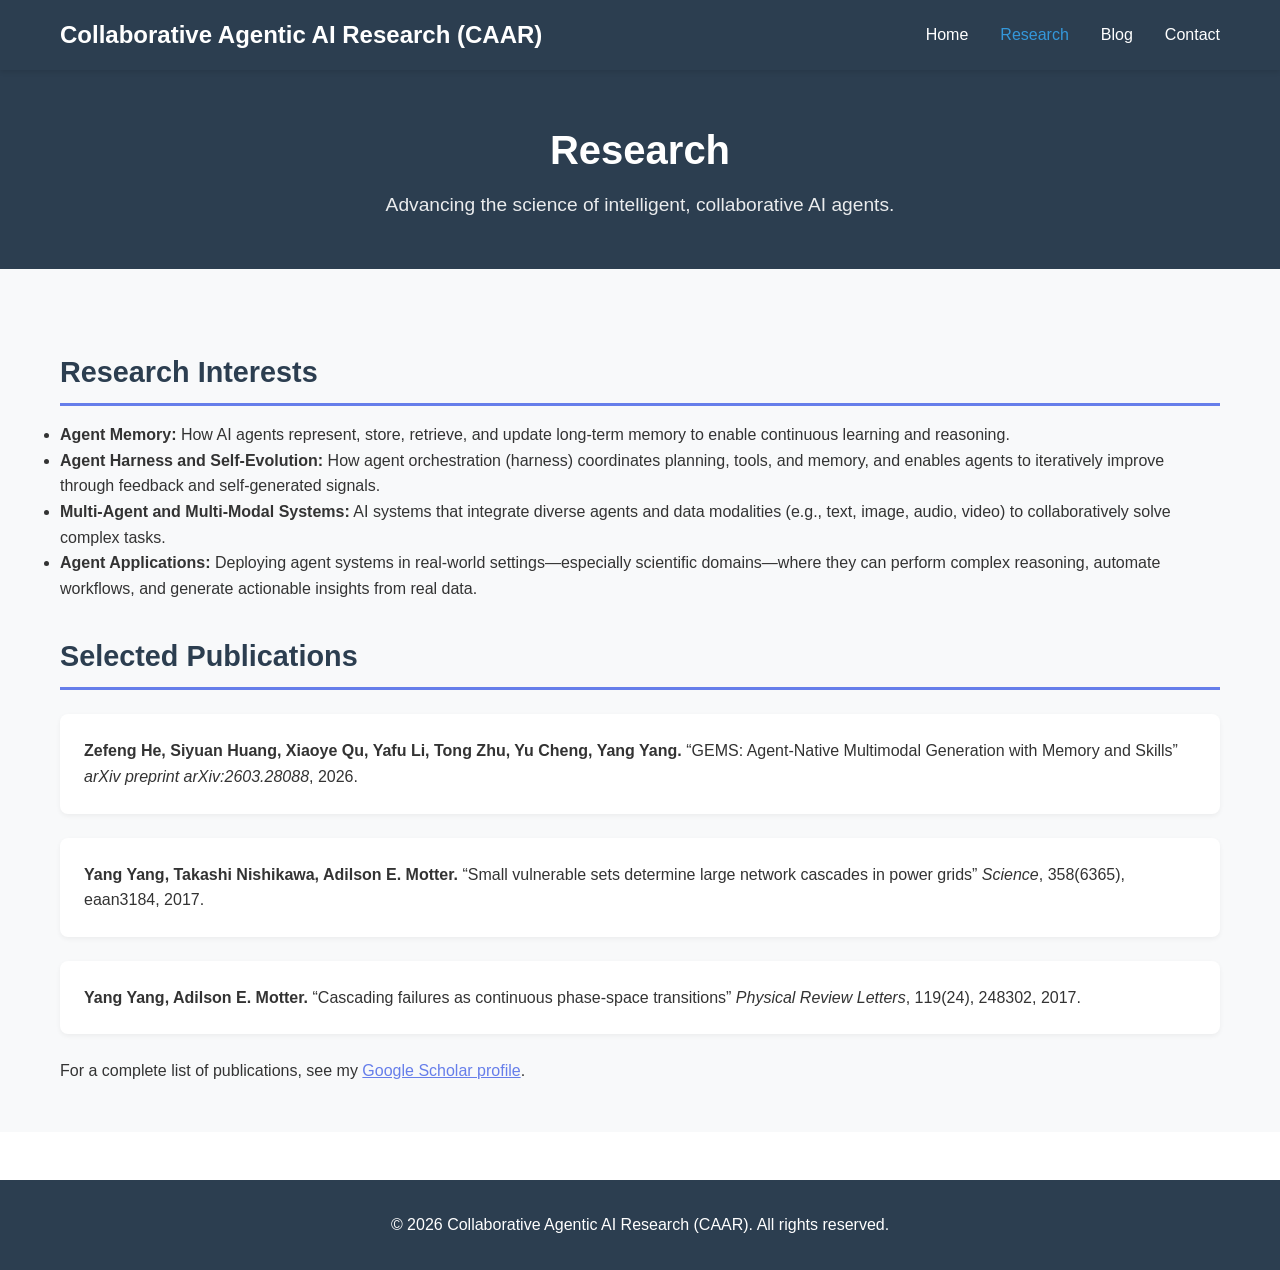
==== research/index.html @ 4cc7f863 "Deploy angelayangyang1/angelayangyang1.github.io.src@b52fd13408c555623ffae31338be8418a4e42440 angela" ====
<!DOCTYPE html>
<html lang="en">
<head>
    <meta charset="UTF-8">
    <meta name="viewport" content="width=device-width, initial-scale=1.0">
    <title>Research - Collaborative Agentic AI Research (CAAR)</title>
    <link rel="stylesheet" href="/css/style.css">
</head>
<body>
    <nav>
        <div class="nav-container">
            <h1 class="logo">Collaborative Agentic AI Research (CAAR)</h1>
            <ul class="nav-links">
                <li><a href="/" >Home</a></li>
                <li><a href="/research" class="active">Research</a></li>
                <li><a href="/blog" >Blog</a></li>
                <li><a href="/contact" >Contact</a></li>
            </ul>
        </div>
    </nav>

    <main>
        <section class="page-header">
    <div class="container">
        <h2>Research</h2>
        <p>Advancing the science of intelligent, collaborative AI agents.</p>
    </div>
</section>

<section class="content">
    <div class="container">
        <h3 id="research-interests">Research Interests</h3>

<ul>
  <li><strong>Agent Memory:</strong> How AI agents represent, store, retrieve, and update long-term memory to enable continuous learning and reasoning.</li>
  <li><strong>Agent Harness and Self-Evolution:</strong> How agent orchestration (harness) coordinates planning, tools, and memory, and enables agents to iteratively improve through feedback and self-generated signals.</li>
  <li><strong>Multi-Agent and Multi-Modal Systems:</strong> AI systems that integrate diverse agents and data modalities (e.g., text, image, audio, video) to collaboratively solve complex tasks.</li>
  <li><strong>Agent Applications:</strong> Deploying agent systems in real-world settings—especially scientific domains—where they can perform complex reasoning, automate workflows, and generate actionable insights from real data.</li>
</ul>

<h3 id="selected-publications">Selected Publications</h3>

<div class="publications">

  <div class="publication">
    <p><strong>Zefeng He, Siyuan Huang, Xiaoye Qu, Yafu Li, Tong Zhu, Yu Cheng, Yang Yang.</strong>
“GEMS: Agent-Native Multimodal Generation with Memory and Skills”
<em>arXiv preprint arXiv:2603.28088</em>, 2026.</p>
  </div>

  <div class="publication">
    <p><strong>Yang Yang, Takashi Nishikawa, Adilson E. Motter.</strong>
“Small vulnerable sets determine large network cascades in power grids”
<em>Science</em>, 358(6365), eaan3184, 2017.</p>
  </div>

  <div class="publication">
    <p><strong>Yang Yang, Adilson E. Motter.</strong>
“Cascading failures as continuous phase-space transitions”
<em>Physical Review Letters</em>, 119(24), 248302, 2017.</p>
  </div>

  <p>For a complete list of publications, see my <a href="https://scholar.google.com/citations?user=dZtBiOQAAAAJ&amp;hl=en">Google Scholar profile</a>.</p>

</div>


    </div>
</section>

    </main>

    <footer>
        <div class="container">
            <p>&copy; 2026 Collaborative Agentic AI Research (CAAR). All rights reserved.</p>
        </div>
    </footer>
</body>
</html>
---- css/style.css ----
/* Reset and Base Styles */
* {
    margin: 0;
    padding: 0;
    box-sizing: border-box;
}

body {
    font-family: -apple-system, BlinkMacSystemFont, 'Segoe UI', Roboto, 'Helvetica Neue', Arial, sans-serif;
    line-height: 1.6;
    color: #333;
    background-color: #fff;
}

.container {
    max-width: 1200px;
    margin: 0 auto;
    padding: 0 20px;
}

/* Navigation */
nav {
    background-color: #2c3e50;
    color: white;
    padding: 1rem 0;
    position: sticky;
    top: 0;
    z-index: 100;
    box-shadow: 0 2px 5px rgba(0,0,0,0.1);
}

.nav-container {
    max-width: 1200px;
    margin: 0 auto;
    padding: 0 20px;
    display: flex;
    justify-content: space-between;
    align-items: center;
}

.logo {
    font-size: 1.5rem;
    font-weight: 600;
}

.nav-links {
    display: flex;
    list-style: none;
    gap: 2rem;
}

.nav-links a {
    color: white;
    text-decoration: none;
    transition: color 0.3s;
    font-weight: 500;
}

.nav-links a:hover,
.nav-links a.active {
    color: #3498db;
}

/* Hero Section */
.hero {
    background: linear-gradient(135deg, #667eea 0%, #764ba2 100%);
    color: white;
    padding: 4rem 0;
}

.hero-content {
    display: flex;
    align-items: center;
    gap: 3rem;
    flex-wrap: wrap;
}

.profile-image img {
    width: 200px;
    height: 200px;
    border-radius: 50%;
    object-fit: cover;
    border: 5px solid white;
    box-shadow: 0 4px 10px rgba(0,0,0,0.2);
}

.hero-text h2 {
    font-size: 2.5rem;
    margin-bottom: 0.5rem;
}

.tagline {
    font-size: 1.15rem;
    opacity: 0.9;
    font-style: italic;
    margin-bottom: 1rem;
}

.title {
    font-size: 1.3rem;
    margin-bottom: 0.3rem;
    opacity: 0.95;
}

.affiliation {
    font-size: 1.1rem;
    opacity: 0.9;
}

/* Sections */
section {
    padding: 3rem 0;
}

.about {
    background-color: #f8f9fa;
}

.about h2,
.highlights h2 {
    font-size: 2rem;
    margin-bottom: 1.5rem;
    color: #2c3e50;
}

.about p {
    font-size: 1.1rem;
    margin-bottom: 1rem;
    color: #555;
}

/* Highlight Cards */
.highlight-grid {
    display: grid;
    grid-template-columns: repeat(auto-fit, minmax(300px, 1fr));
    gap: 2rem;
    margin-top: 2rem;
}

.highlight-card {
    background: white;
    padding: 2rem;
    border-radius: 8px;
    box-shadow: 0 2px 10px rgba(0,0,0,0.1);
    transition: transform 0.3s, box-shadow 0.3s;
}

.highlight-card:hover {
    transform: translateY(-5px);
    box-shadow: 0 5px 20px rgba(0,0,0,0.15);
}

.highlight-card h3 {
    color: #667eea;
    margin-bottom: 1rem;
}

/* Page Header */
.page-header {
    background-color: #2c3e50;
    color: white;
    padding: 3rem 0;
    text-align: center;
}

.page-header h2 {
    font-size: 2.5rem;
    margin-bottom: 0.5rem;
}

.page-header p {
    font-size: 1.2rem;
    opacity: 0.9;
}

/* Content Sections */
.content {
    background-color: #f8f9fa;
}

.content h3 {
    color: #2c3e50;
    font-size: 1.8rem;
    margin: 2rem 0 1rem 0;
    padding-bottom: 0.5rem;
    border-bottom: 3px solid #667eea;
}

.content h4 {
    color: #444;
    font-size: 1.3rem;
    margin: 1.5rem 0 0.5rem 0;
}

/* Research Page */
.research-list {
    list-style: none;
    padding-left: 0;
}

.research-list li {
    padding: 0.5rem 0;
    padding-left: 1.5rem;
    position: relative;
}

.research-list li::before {
    content: "▸";
    position: absolute;
    left: 0;
    color: #667eea;
    font-weight: bold;
}

.publications {
    margin-top: 1.5rem;
}

.publication {
    background: white;
    padding: 1.5rem;
    margin-bottom: 1.5rem;
    border-radius: 8px;
    box-shadow: 0 2px 5px rgba(0,0,0,0.05);
}

.pub-authors {
    color: #555;
    margin-bottom: 0.5rem;
}

.pub-title {
    font-size: 1.1rem;
    font-weight: 600;
    color: #2c3e50;
    margin-bottom: 0.5rem;
}

.pub-venue {
    color: #666;
    margin-bottom: 0.5rem;
}

.pub-links a {
    color: #667eea;
    text-decoration: none;
    margin-right: 1rem;
}

.pub-links a:hover {
    text-decoration: underline;
}

.see-more {
    margin-top: 2rem;
    font-style: italic;
}

.projects {
    margin-top: 1.5rem;
}

.project {
    background: white;
    padding: 1.5rem;
    margin-bottom: 1.5rem;
    border-radius: 8px;
    box-shadow: 0 2px 5px rgba(0,0,0,0.05);
}

/* People Page */
.people-grid {
    display: grid;
    grid-template-columns: repeat(auto-fill, minmax(250px, 1fr));
    gap: 2rem;
    margin: 2rem 0;
}

.person-card {
    background: white;
    padding: 1.5rem;
    border-radius: 8px;
    box-shadow: 0 2px 5px rgba(0,0,0,0.05);
    text-align: center;
    transition: transform 0.3s, box-shadow 0.3s;
}

.person-card:hover {
    transform: translateY(-5px);
    box-shadow: 0 5px 15px rgba(0,0,0,0.1);
}

.person-photo {
    width: 150px;
    height: 150px;
    border-radius: 50%;
    object-fit: cover;
    margin-bottom: 1rem;
    border: 3px solid #667eea;
}

.person-card h4 {
    color: #2c3e50;
    margin: 0.5rem 0;
}

.person-title {
    color: #667eea;
    font-weight: 500;
    margin: 0.3rem 0;
}

.person-email {
    font-size: 0.9rem;
    margin: 0.5rem 0;
}

.person-email a {
    color: #666;
    text-decoration: none;
}

.person-email a:hover {
    color: #667eea;
}

.person-bio {
    color: #555;
    font-size: 0.95rem;
    margin-top: 0.5rem;
}

.alumni-list {
    background: white;
    padding: 2rem;
    border-radius: 8px;
    box-shadow: 0 2px 5px rgba(0,0,0,0.05);
    margin: 2rem 0;
}

.alumni-list ul {
    list-style: none;
    padding-left: 0;
}

.alumni-list li {
    padding: 0.5rem 0;
    border-bottom: 1px solid #eee;
}

.alumni-list li:last-child {
    border-bottom: none;
}

.collaborator-list {
    list-style: none;
    padding-left: 0;
    background: white;
    padding: 2rem;
    border-radius: 8px;
    box-shadow: 0 2px 5px rgba(0,0,0,0.05);
}

.collaborator-list li {
    padding: 0.5rem 0;
}

.collaborator-list a {
    color: #667eea;
    text-decoration: none;
}

.collaborator-list a:hover {
    text-decoration: underline;
}

.join-us {
    background: white;
    padding: 2rem;
    border-radius: 8px;
    box-shadow: 0 2px 5px rgba(0,0,0,0.05);
    margin: 2rem 0;
}

.join-us a {
    color: #667eea;
    text-decoration: none;
}

.join-us a:hover {
    text-decoration: underline;
}

/* Teaching Page */
.courses {
    margin-top: 1.5rem;
}

.course {
    background: white;
    padding: 1.5rem;
    margin-bottom: 1.5rem;
    border-radius: 8px;
    box-shadow: 0 2px 5px rgba(0,0,0,0.05);
}

.previous-courses {
    background: white;
    padding: 2rem;
    border-radius: 8px;
    box-shadow: 0 2px 5px rgba(0,0,0,0.05);
    list-style: none;
}

.previous-courses li {
    padding: 0.5rem 0;
    border-bottom: 1px solid #eee;
}

.previous-courses li:last-child {
    border-bottom: none;
}

.students {
    background: white;
    padding: 1.5rem;
    border-radius: 8px;
    box-shadow: 0 2px 5px rgba(0,0,0,0.05);
    list-style: none;
    margin: 1rem 0;
}

.students li {
    padding: 0.5rem 0;
}

/* Contact Page */
.contact-info {
    display: grid;
    grid-template-columns: repeat(auto-fit, minmax(250px, 1fr));
    gap: 2rem;
    margin: 2rem 0;
}

.contact-section {
    background: white;
    padding: 2rem;
    border-radius: 8px;
    box-shadow: 0 2px 5px rgba(0,0,0,0.05);
}

.contact-section h3 {
    color: #667eea;
    border-bottom: 2px solid #667eea;
    padding-bottom: 0.5rem;
    margin-bottom: 1rem;
}

.social-links {
    list-style: none;
    padding: 0;
}

.social-links li {
    padding: 0.5rem 0;
}

.social-links a {
    color: #667eea;
    text-decoration: none;
}

.social-links a:hover {
    text-decoration: underline;
}

.prospective-students {
    background: white;
    padding: 2rem;
    border-radius: 8px;
    box-shadow: 0 2px 5px rgba(0,0,0,0.05);
    margin-top: 2rem;
}

.prospective-students ul {
    margin-top: 1rem;
}

.prospective-students li {
    margin: 1rem 0;
}

/* Footer */
footer {
    background-color: #2c3e50;
    color: white;
    text-align: center;
    padding: 2rem 0;
    margin-top: 3rem;
}

/* Links */
a {
    color: #667eea;
    transition: color 0.3s;
}

a:hover {
    color: #764ba2;
}

/* Responsive Design */
@media (max-width: 768px) {
    .nav-container {
        flex-direction: column;
        gap: 1rem;
    }

    .nav-links {
        gap: 1rem;
        flex-wrap: wrap;
        justify-content: center;
    }

    .hero-content {
        flex-direction: column;
        text-align: center;
    }

    .hero-text h2 {
        font-size: 2rem;
    }

    .highlight-grid,
    .people-grid {
        grid-template-columns: 1fr;
    }

    .contact-info {
        grid-template-columns: 1fr;
    }
}

/* Blog Styles */
.blog-posts {
    margin: 2rem 0;
}

.blog-post-preview {
    background: white;
    padding: 2rem;
    margin-bottom: 2rem;
    border-radius: 8px;
    box-shadow: 0 2px 5px rgba(0,0,0,0.05);
    transition: transform 0.3s, box-shadow 0.3s;
}

.blog-post-preview:hover {
    transform: translateY(-3px);
    box-shadow: 0 5px 15px rgba(0,0,0,0.1);
}

.blog-post-preview h3 {
    margin: 0 0 0.5rem 0;
    color: #2c3e50;
}

.blog-post-preview h3 a {
    color: #2c3e50;
    text-decoration: none;
}

.blog-post-preview h3 a:hover {
    color: #667eea;
}

.post-meta {
    color: #999;
    font-size: 0.9rem;
    margin-bottom: 1rem;
}

.blog-post-preview p {
    color: #555;
    line-height: 1.6;
    margin-bottom: 1rem;
}

.read-more {
    color: #667eea;
    text-decoration: none;
    font-weight: 500;
}

.read-more:hover {
    text-decoration: underline;
}

/* Individual Blog Post */
.blog-post {
    background: white;
    padding: 2rem;
    border-radius: 8px;
    box-shadow: 0 2px 5px rgba(0,0,0,0.05);
    line-height: 1.8;
}

.blog-post h2 {
    color: #2c3e50;
    margin: 2rem 0 1rem 0;
    padding-bottom: 0.5rem;
    border-bottom: 2px solid #667eea;
}

.blog-post h3 {
    color: #444;
    margin: 1.5rem 0 1rem 0;
}

.blog-post p {
    margin-bottom: 1rem;
}

.blog-post ul, .blog-post ol {
    margin-bottom: 1rem;
    padding-left: 2rem;
}

.blog-post li {
    margin-bottom: 0.5rem;
}

.blog-post code {
    background: #f5f5f5;
    padding: 0.2rem 0.4rem;
    border-radius: 3px;
    font-family: 'Courier New', monospace;
    font-size: 0.9em;
}

.blog-post pre {
    background: #2c3e50;
    color: #f8f9fa;
    padding: 1rem;
    border-radius: 5px;
    overflow-x: auto;
    margin: 1rem 0;
}

.blog-post pre code {
    background: transparent;
    padding: 0;
    color: #f8f9fa;
}

.blog-post img {
    max-width: 100%;
    height: auto;
    border-radius: 5px;
    margin: 1rem 0;
}

.blog-post blockquote {
    border-left: 4px solid #667eea;
    padding-left: 1rem;
    margin: 1rem 0;
    color: #666;
    font-style: italic;
}

/* Post Navigation */
.post-navigation {
    display: flex;
    justify-content: space-between;
    margin: 3rem 0 2rem 0;
    padding-top: 2rem;
    border-top: 2px solid #eee;
}

.prev-post, .next-post {
    color: #667eea;
    text-decoration: none;
    font-weight: 500;
}

.prev-post:hover, .next-post:hover {
    text-decoration: underline;
}

.back-to-blog {
    text-align: center;
    margin: 2rem 0;
}

.back-to-blog a {
    color: #667eea;
    text-decoration: none;
}

.back-to-blog a:hover {
    text-decoration: underline;
}

/* Responsive Blog */
@media (max-width: 768px) {
    .post-navigation {
        flex-direction: column;
        gap: 1rem;
    }
}
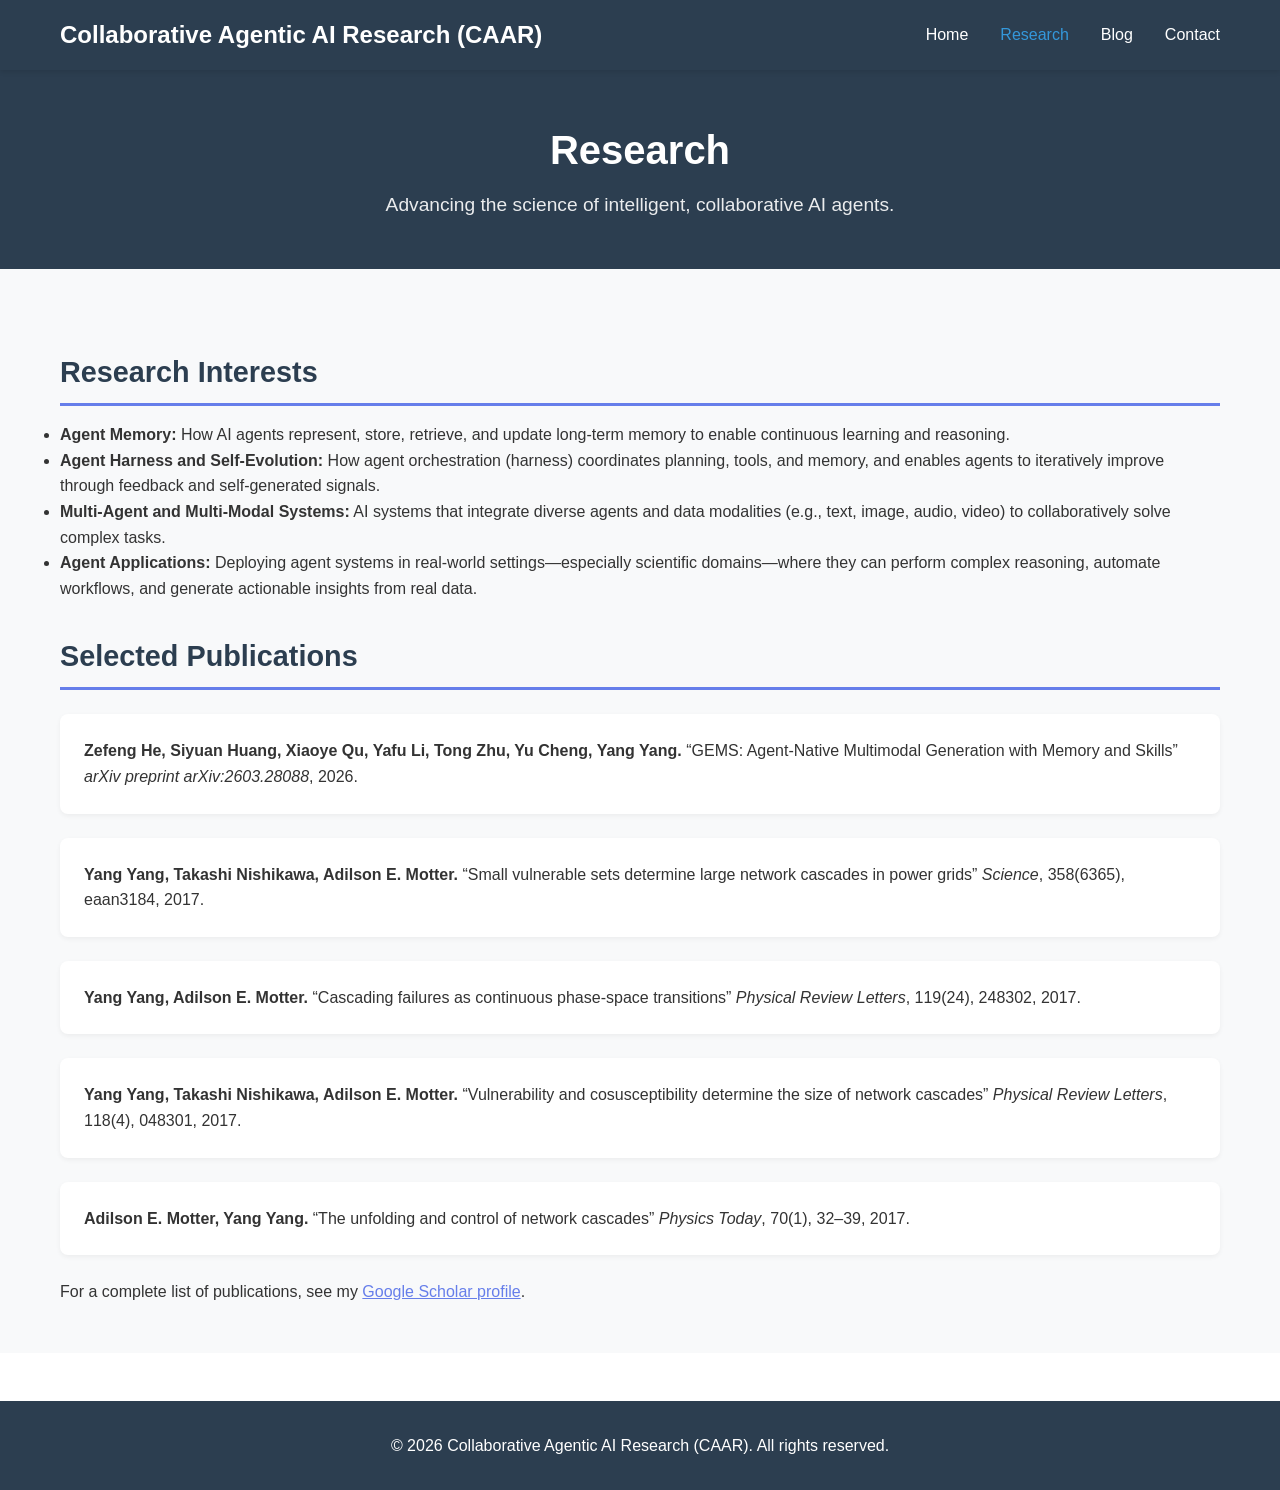
==== commit 019d38f1: "Deploy angelayangyang1/angelayangyang1.github.io.src@cc7e5c6d1d05ab1dcb702e305e060789a836695e angela" ====
--- a/research/index.html
+++ b/research/index.html
@@ -60,6 +60,18 @@
 <em>Physical Review Letters</em>, 119(24), 248302, 2017.</p>
   </div>
 
+  <div class="publication">
+    <p><strong>Yang Yang, Takashi Nishikawa, Adilson E. Motter.</strong>
+“Vulnerability and cosusceptibility determine the size of network cascades”
+<em>Physical Review Letters</em>, 118(4), 048301, 2017.</p>
+  </div>
+
+  <div class="publication">
+    <p><strong>Adilson E. Motter, Yang Yang.</strong>
+“The unfolding and control of network cascades”
+<em>Physics Today</em>, 70(1), 32–39, 2017.</p>
+  </div>
+
   <p>For a complete list of publications, see my <a href="https://scholar.google.com/citations?user=dZtBiOQAAAAJ&amp;hl=en">Google Scholar profile</a>.</p>
 
 </div>
